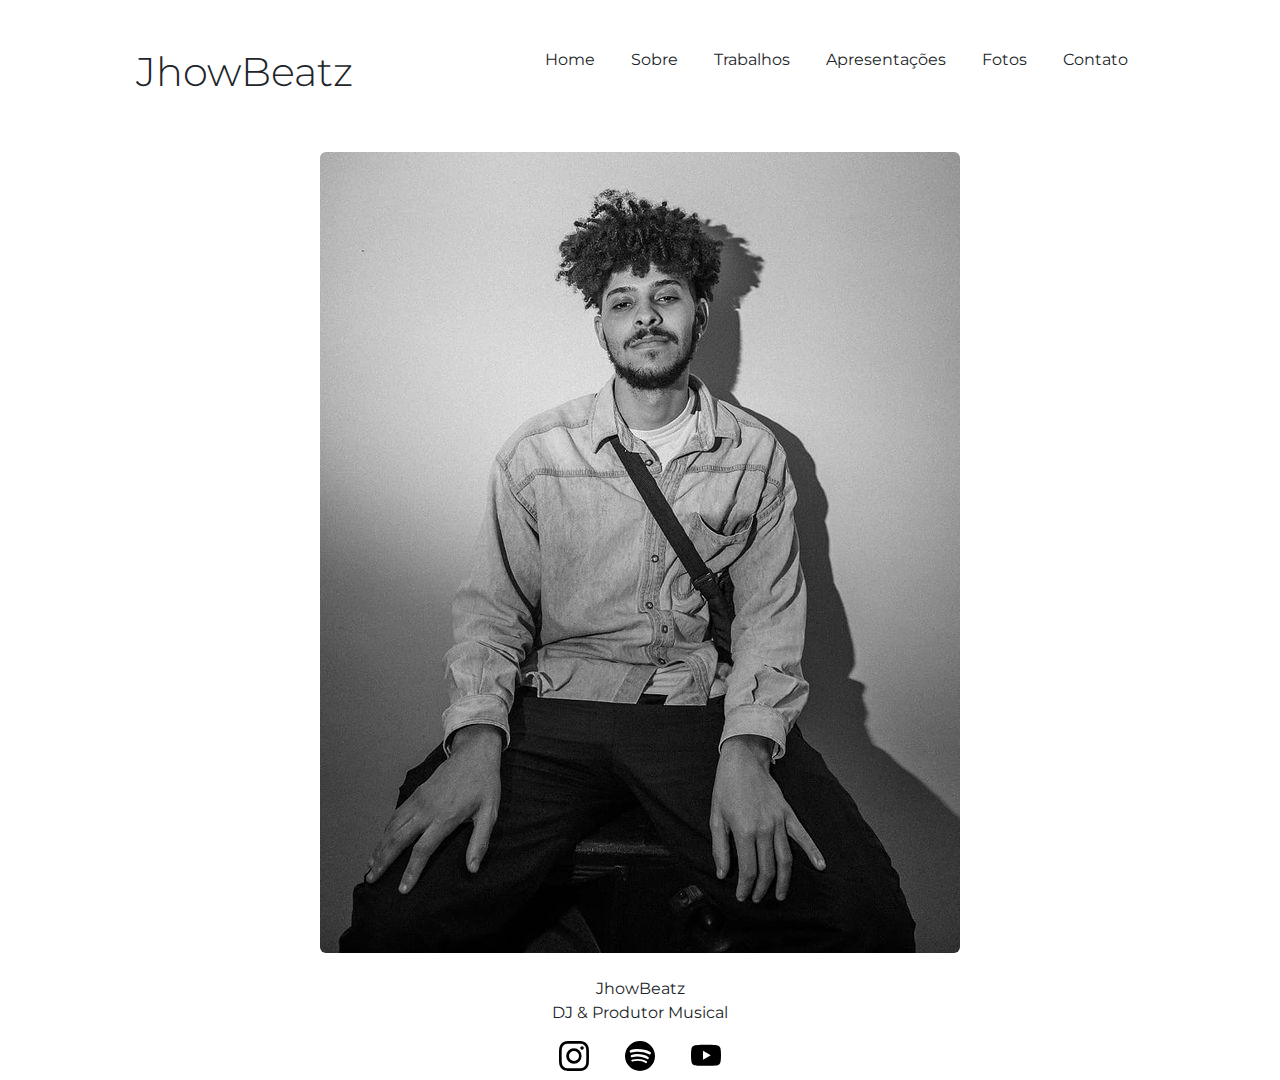
==== Public/index.html @ e36b0262 "-" ====
<!DOCTYPE html>
<html lang="pt-br">

<head>
    <meta charset="UTF-8">
    <meta name="viewport" content="width=device-width, initial-scale=1.0">
    <meta name="description" content="JhowBeatz">
    <title>Portfólio JhowBeatz</title>

    <!-- CSS -->
    <link href="../Public/css/bootstrap.min.css" rel="stylesheet">
    <link href="../Public/css/style.css" rel="stylesheet">

    <!-- Font -->
    <link href="https://fonts.googleapis.com/css2?family=Montserrat:ital,wght@0,100;0,200;0,300;0,400;0,500;0,600;0,700;0,800;0,900;1,100;1,200;1,300;1,400;1,500;1,600;1,700;1,800;1,900&display=swap" rel="stylesheet">

    <!-- Icons -->
    <link rel="stylesheet" href="https://cdn.jsdelivr.net/npm/bootstrap-icons@1.10.5/font/bootstrap-icons.css">


</head>

<body>
    <header>
        <div class="container-fluid d-flex p-5 flex-row justify-content-around">
            <h2 class="nome display-6">JhowBeatz</h2>
            <div class="cabecalho">
                <a class="text-decoration-none w-25 p-3 text-dark" href="../Public/index.html">Home</a>
                <a class="text-decoration-none w-25 p-3 text-dark" href="../Public/sobre.html">Sobre</a>
                <a class="text-decoration-none w-25 p-3 text-dark" href="../Public/trabalhos.html">Trabalhos</a>
                <a class="text-decoration-none w-25 p-3 text-dark" href="../Public/apresentações.html">Apresentações</a>
                <a class="text-decoration-none w-25 p-3 text-dark" href="../Public/fotos.html">Fotos</a>
                <a class="text-decoration-none w-25 p-3 text-dark" href="../Public/contato.html">Contato</a>
            </div>
        </div>

    </header>
    <section>
        <div class="container-fluid">
            <img src="../Public/assets/JhowBeatz1.jpg" class="rounded mx-auto d-block img-fluid" alt="JhowBeatz">

        </div>
    </section>
    <footer>
        <br>
        <div class="container-fluid">
            <p>JhowBeatz <br>DJ & Produtor Musical</p>
            <div class="logos row"></div>
            <a class="p-3" href="https://www.instagram.com/jhow.newmagicwand/" target="_blank"><img src="../Public/assets/instagram.svg" width="30" height="30" alt="Logo Instagram"></a>
            <a class="p-3" href="https://open.spotify.com/intl-pt/artist/5GFNplRZKAGi3VpWcT9c4w?si=WALmH-6vQ_aElzl6HwhpKA&nd=1" target="_blank"><img src="../Public/assets/spotify.svg" width="30" height="30" alt="Logo Spotify"></a>
            <a class="p-3" href="https://www.youtube.com/@JhowBeatz" target="_blank"><img src="../Public/assets/youtube.svg" width="30" height="30" alt="Logo Youtube"></a>

        </div>
        <!-- JS -->
        <script src="../Public/js/jquery.js"></script>
        <script src="../Public/js/bootstrap.bundle.min.js"></script>
    </footer>
</body>

</html>
---- Public/css/style.css ----
:root {
    --primary: rgba(240, 205, 108, 0.90);
    --secondary: #95989A;
    --text-color: #FFF;
    --text-secondary: #000;
    --text-tertiary: #5d5d5d;
}

* {
    font-family: "Montserrat";
    margin: 0;
    padding: 0;
    box-sizing: border-box;
    text-decoration: none;
}

/* body{
    

}

header {
    


}

.nome {}

.cabeçalho {
    
} */
/* .trabalhos{
    text-align: center;
} */

.cards_trabalhos{

    text-align: center;
    align-items: center;

}

footer{
    text-align: center;
}

@media(max-width: px){

}
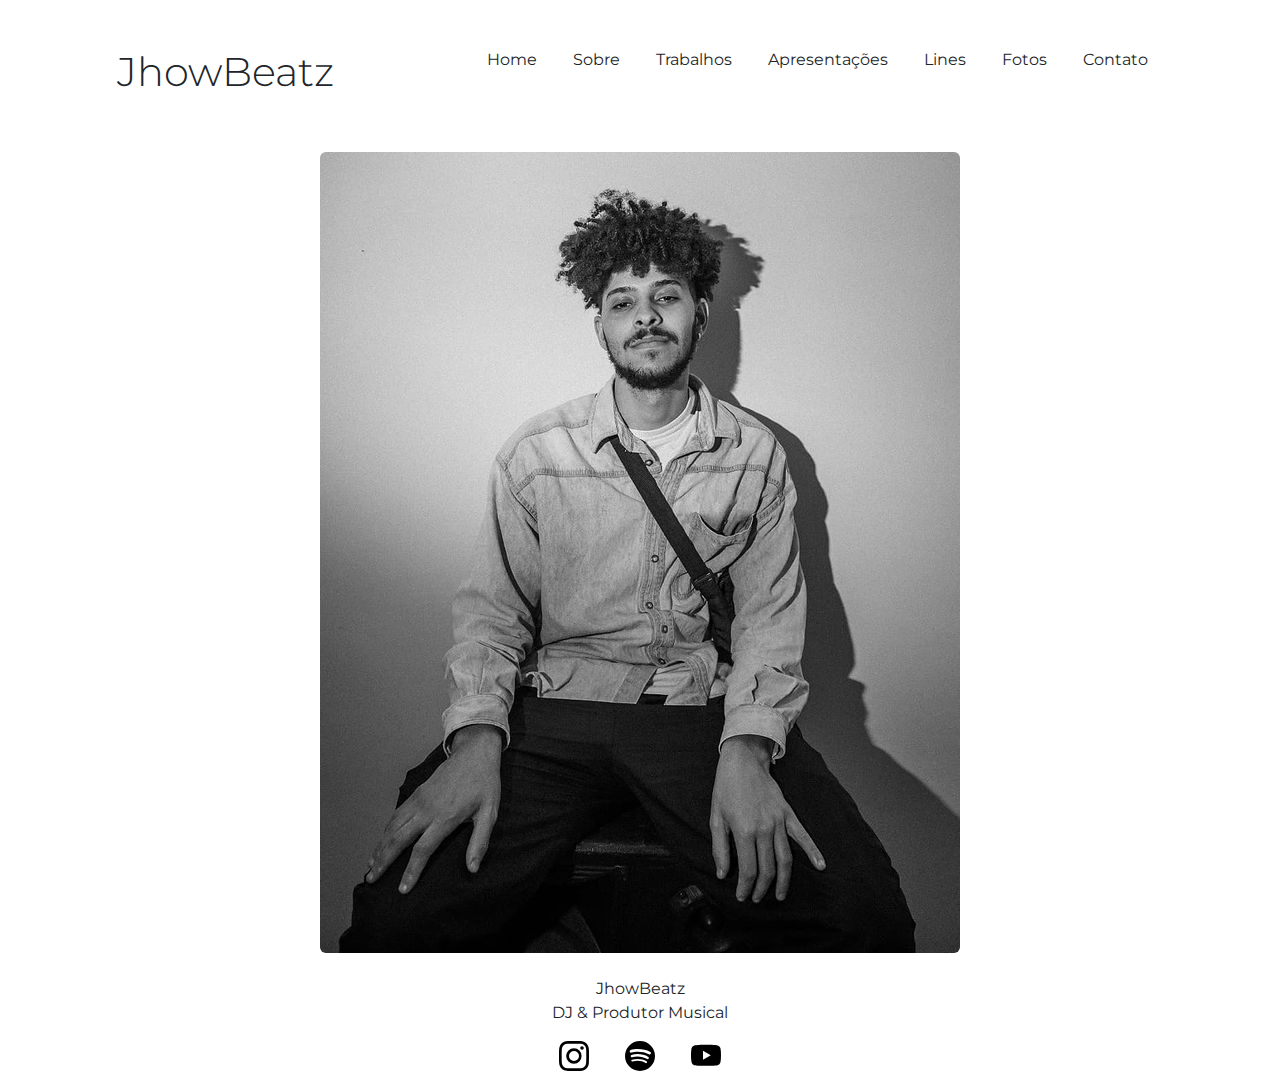
==== commit 9193c9be: "conteúdo" ====
--- a/Public/index.html
+++ b/Public/index.html
@@ -29,6 +29,7 @@
                 <a class="text-decoration-none w-25 p-3 text-dark" href="../Public/sobre.html">Sobre</a>
                 <a class="text-decoration-none w-25 p-3 text-dark" href="../Public/trabalhos.html">Trabalhos</a>
                 <a class="text-decoration-none w-25 p-3 text-dark" href="../Public/apresentações.html">Apresentações</a>
+                <a class="text-decoration-none w-25 p-3 text-dark" href="../Public/lines.html">Lines</a>
                 <a class="text-decoration-none w-25 p-3 text-dark" href="../Public/fotos.html">Fotos</a>
                 <a class="text-decoration-none w-25 p-3 text-dark" href="../Public/contato.html">Contato</a>
             </div>
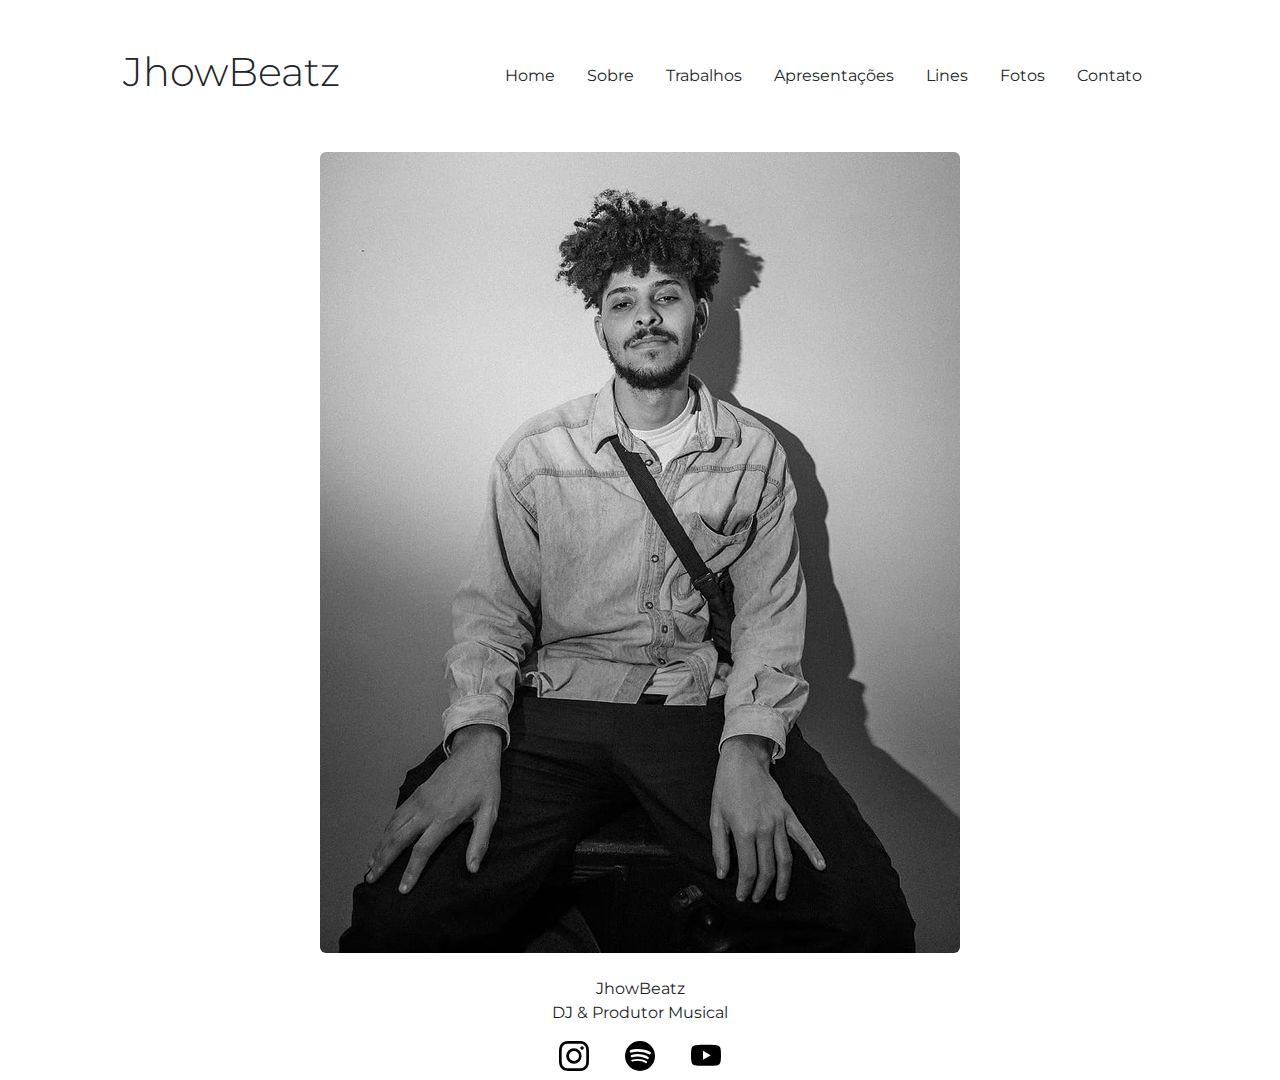
==== commit ec03a4c7: "Responsividade" ====
--- a/Public/index.html
+++ b/Public/index.html
@@ -23,6 +23,21 @@
 <body>
     <header>
         <div class="container-fluid d-flex p-5 flex-row justify-content-around">
+            <div class="cabecalho_2 dropdown-center">
+                <button class="btn dropdown-toggle" type="button" data-bs-toggle="dropdown" aria-expanded="false">
+                    <h2 class="nome_1 display-6">JhowBeatz</h2>
+                    <!-- <img src="/Public/assets/facebook.svg" alt="" style="max-width:100%" ;> -->
+                </button>
+                <ul class="dropdown-menu">
+                    <li><a class="text-decoration-none w-25 p-3 text-dark" href="../Public/index.html">Home</a></li>
+                    <li> <a class="text-decoration-none w-25 p-3 text-dark" href="../Public/sobre.html">Sobre</a></li>
+                    <li><a class="text-decoration-none w-25 p-3 text-dark" href="../Public/trabalhos.html">Trabalhos</a></li>
+                    <li> <a class="text-decoration-none w-25 p-3 text-dark" href="../Public/apresentações.html">Apresentações</a></li>
+                    <li> <a class="text-decoration-none w-25 p-3 text-dark" href="../Public/lines.html">Lines</a></li>
+                    <li><a class="text-decoration-none w-25 p-3 text-dark" href="../Public/fotos.html">Fotos</a></li>
+                    <li><a class="text-decoration-none w-25 p-3 text-dark" href="../Public/contato.html">Contato</a></li>
+                </ul>
+            </div>
             <h2 class="nome display-6">JhowBeatz</h2>
             <div class="cabecalho">
                 <a class="text-decoration-none w-25 p-3 text-dark" href="../Public/index.html">Home</a>
--- a/Public/css/style.css
+++ b/Public/css/style.css
@@ -1,17 +1,17 @@
 :root {
-    --primary: rgba(240, 205, 108, 0.90);
-    --secondary: #95989A;
-    --text-color: #FFF;
-    --text-secondary: #000;
-    --text-tertiary: #5d5d5d;
+  --primary: rgba(240, 205, 108, 0.9);
+  --secondary: #95989a;
+  --text-color: #fff;
+  --text-secondary: #000;
+  --text-tertiary: #5d5d5d;
 }
 
 * {
-    font-family: "Montserrat";
-    margin: 0;
-    padding: 0;
-    box-sizing: border-box;
-    text-decoration: none;
+  font-family: "Montserrat";
+  margin: 0;
+  padding: 0;
+  box-sizing: border-box;
+  text-decoration: none;
 }
 
 /* body{
@@ -34,20 +34,60 @@
     text-align: center;
 } */
 
-.cards_trabalhos{
-
-    text-align: center;
-    align-items: center;
-
+.cards_trabalhos {
+  text-align: center;
+  align-items: center;
 }
 
-footer{
-    text-align: center;
+footer {
+  text-align: center;
 }
 
-@media(max-width: px){
+/* Responsividade */
 
+@media (max-width: 414px) {
+  .cabecalho {
+    display: none;
+  }
+
+  .nome {
+    display: none;
+  }
 }
 
+@media (min-width: 750px) {
+  .cabecalho {
+    display: none;
+  }
 
+  .nome {
+    display: none;
+  }
+}
 
+@media (min-width: 540px) {
+  .cabecalho {
+    display: none;
+  }
+
+  .nome {
+    display: none;
+  }
+}
+
+@media (max-width: 2560px) {
+  @media (min-width: 1100px) {
+    .nome {
+      display: inline-block;
+    }
+
+    .cabecalho {
+      display: flex;
+      flex-wrap: nowrap;
+    }
+
+    .cabecalho_2 {
+      display: none;
+    }
+  }
+}
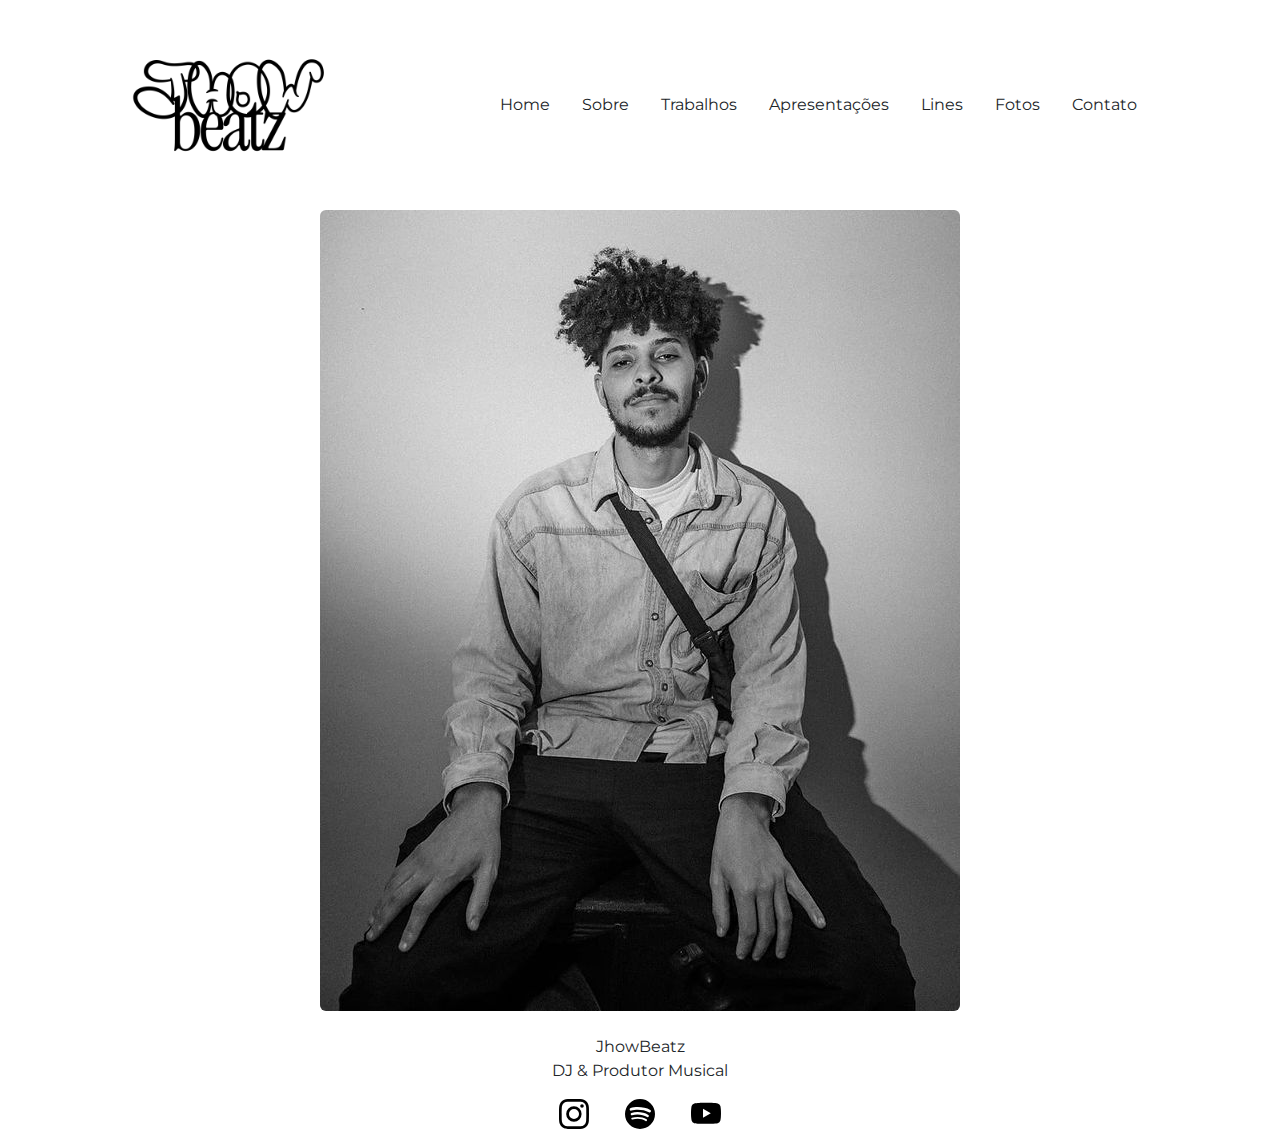
==== commit 16c4c0ee: "Alteração Logo" ====
--- a/Public/index.html
+++ b/Public/index.html
@@ -23,12 +23,13 @@
 <body>
     <header>
         <div class="container-fluid d-flex p-5 flex-row justify-content-around">
+            <!-- Cabeçalho_2 -->
             <div class="cabecalho_2 dropdown-center">
                 <button class="btn dropdown-toggle" type="button" data-bs-toggle="dropdown" aria-expanded="false">
-                    <h2 class="nome_1 display-6">JhowBeatz</h2>
-                    <!-- <img src="/Public/assets/facebook.svg" alt="" style="max-width:100%" ;> -->
+                    <!-- <h2 class="nome_1 display-6">JhowBeatz</h2> -->
+                    <img class="nome_1" src="../Public/assets/01.png" alt="" style="width: 200px;">
                 </button>
-                <ul class="dropdown-menu">
+                <ul class="dropdown-menu text-center">
                     <li><a class="text-decoration-none w-25 p-3 text-dark" href="../Public/index.html">Home</a></li>
                     <li> <a class="text-decoration-none w-25 p-3 text-dark" href="../Public/sobre.html">Sobre</a></li>
                     <li><a class="text-decoration-none w-25 p-3 text-dark" href="../Public/trabalhos.html">Trabalhos</a></li>
@@ -38,7 +39,10 @@
                     <li><a class="text-decoration-none w-25 p-3 text-dark" href="../Public/contato.html">Contato</a></li>
                 </ul>
             </div>
-            <h2 class="nome display-6">JhowBeatz</h2>
+
+            <!-- Cabeçalho_1 -->
+            <img class="nome" src="../Public/assets/01.png" alt="" style="width: 200px;">
+            <!-- <h2 class="nome display-6">JhowBeatz</h2> -->
             <div class="cabecalho">
                 <a class="text-decoration-none w-25 p-3 text-dark" href="../Public/index.html">Home</a>
                 <a class="text-decoration-none w-25 p-3 text-dark" href="../Public/sobre.html">Sobre</a>
--- a/Public/css/style.css
+++ b/Public/css/style.css
@@ -43,35 +43,23 @@
   text-align: center;
 }
 
+a:hover {
+  background: rgba(0, 0, 0, 0.4);
+  border-radius: 4px;
+  transition: 0.5s;
+}
+
 /* Responsividade */
 
-@media (max-width: 414px) {
-  .cabecalho {
-    display: none;
-  }
+@media (max-width: 1024px) {
+  @media (min-width: 100px) {
+    .cabecalho {
+      display: none;
+    }
 
-  .nome {
-    display: none;
-  }
-}
-
-@media (min-width: 750px) {
-  .cabecalho {
-    display: none;
-  }
-
-  .nome {
-    display: none;
-  }
-}
-
-@media (min-width: 540px) {
-  .cabecalho {
-    display: none;
-  }
-
-  .nome {
-    display: none;
+    .nome {
+      display: none;
+    }
   }
 }
 
@@ -84,6 +72,7 @@
     .cabecalho {
       display: flex;
       flex-wrap: nowrap;
+      align-self: center;
     }
 
     .cabecalho_2 {
@@ -91,3 +80,13 @@
     }
   }
 }
+
+@media (max-width: 1100px) {
+  .cabecalho {
+    display: none;
+  }
+
+  .nome {
+    display: none;
+  }
+}
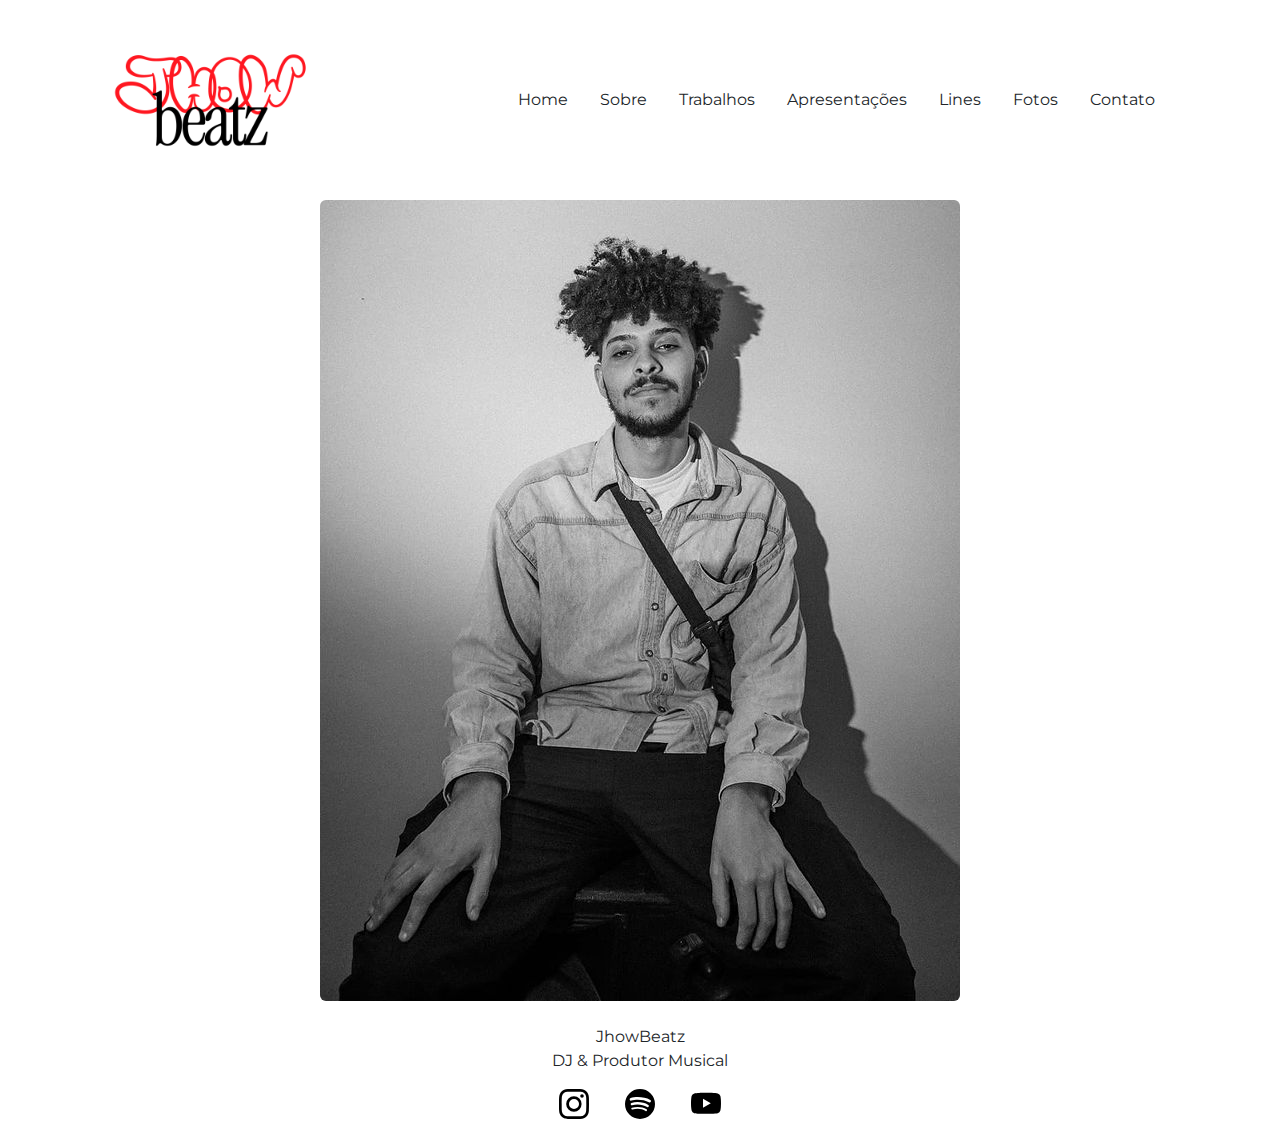
==== commit 8b416712: "logogif" ====
--- a/Public/index.html
+++ b/Public/index.html
@@ -22,12 +22,12 @@
 
 <body>
     <header>
-        <div class="container-fluid d-flex p-5 flex-row justify-content-around">
+        <div class="container-fluid d-flex flex-row justify-content-around">
             <!-- Cabeçalho_2 -->
             <div class="cabecalho_2 dropdown-center">
                 <button class="btn dropdown-toggle" type="button" data-bs-toggle="dropdown" aria-expanded="false">
                     <!-- <h2 class="nome_1 display-6">JhowBeatz</h2> -->
-                    <img class="nome_1" src="../Public/assets/01.png" alt="" style="width: 200px;">
+                    <img class="nome_1" src="../Public/assets/GIF_JHOW.gif" alt="Logo JhowBeatz">
                 </button>
                 <ul class="dropdown-menu text-center">
                     <li><a class="text-decoration-none w-25 p-3 text-dark" href="../Public/index.html">Home</a></li>
@@ -41,7 +41,7 @@
             </div>
 
             <!-- Cabeçalho_1 -->
-            <img class="nome" src="../Public/assets/01.png" alt="" style="width: 200px;">
+            <img class="nome" src="../Public/assets/GIF_JHOW.gif" alt="Logo JhowBeatz">
             <!-- <h2 class="nome display-6">JhowBeatz</h2> -->
             <div class="cabecalho">
                 <a class="text-decoration-none w-25 p-3 text-dark" href="../Public/index.html">Home</a>
--- a/Public/css/style.css
+++ b/Public/css/style.css
@@ -1,11 +1,3 @@
-:root {
-  --primary: rgba(240, 205, 108, 0.9);
-  --secondary: #95989a;
-  --text-color: #fff;
-  --text-secondary: #000;
-  --text-tertiary: #5d5d5d;
-}
-
 * {
   font-family: "Montserrat";
   margin: 0;
@@ -14,32 +6,24 @@
   text-decoration: none;
 }
 
-/* body{
-    
-
+.nome {
+  width: 200px;
 }
 
-header {
-    
-
-
+.nome_1 {
+  width: 200px;
 }
 
-.nome {}
-
-.cabeçalho {
-    
-} */
-/* .trabalhos{
-    text-align: center;
-} */
-
-.cards_trabalhos {
-  text-align: center;
-  align-items: center;
+a {
+  text-decoration: none;
+  color: black;
 }
 
 footer {
+  text-align: center;
+}
+
+.contato {
   text-align: center;
 }
 
@@ -63,7 +47,7 @@
   }
 }
 
-@media (max-width: 2560px) {
+@media (max-width: 2822px) {
   @media (min-width: 1100px) {
     .nome {
       display: inline-block;
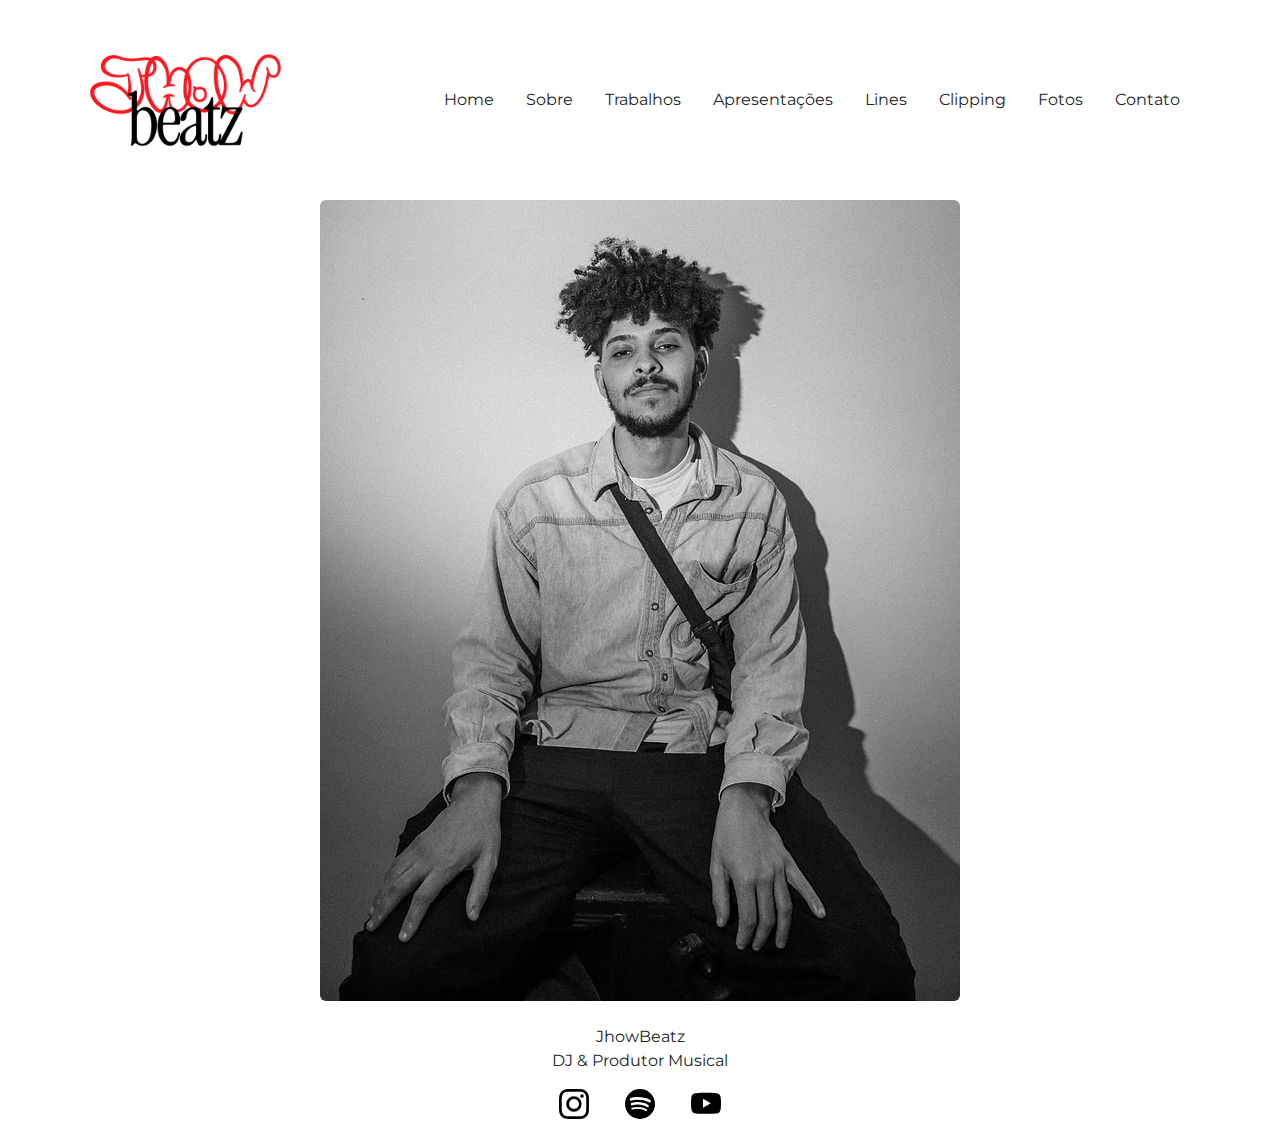
==== commit 3d8c47b5: "CLIPPING" ====
--- a/Public/index.html
+++ b/Public/index.html
@@ -35,6 +35,7 @@
                     <li><a class="text-decoration-none w-25 p-3 text-dark" href="../Public/trabalhos.html">Trabalhos</a></li>
                     <li> <a class="text-decoration-none w-25 p-3 text-dark" href="../Public/apresentações.html">Apresentações</a></li>
                     <li> <a class="text-decoration-none w-25 p-3 text-dark" href="../Public/lines.html">Lines</a></li>
+                    <li><a class="text-decoration-none w-25 p-3 text-dark" href="../Public/clipping.html">Clipping</a></li>
                     <li><a class="text-decoration-none w-25 p-3 text-dark" href="../Public/fotos.html">Fotos</a></li>
                     <li><a class="text-decoration-none w-25 p-3 text-dark" href="../Public/contato.html">Contato</a></li>
                 </ul>
@@ -49,6 +50,7 @@
                 <a class="text-decoration-none w-25 p-3 text-dark" href="../Public/trabalhos.html">Trabalhos</a>
                 <a class="text-decoration-none w-25 p-3 text-dark" href="../Public/apresentações.html">Apresentações</a>
                 <a class="text-decoration-none w-25 p-3 text-dark" href="../Public/lines.html">Lines</a>
+                <a class="text-decoration-none w-25 p-3 text-dark" href="../Public/clipping.html">Clipping</a>
                 <a class="text-decoration-none w-25 p-3 text-dark" href="../Public/fotos.html">Fotos</a>
                 <a class="text-decoration-none w-25 p-3 text-dark" href="../Public/contato.html">Contato</a>
             </div>
